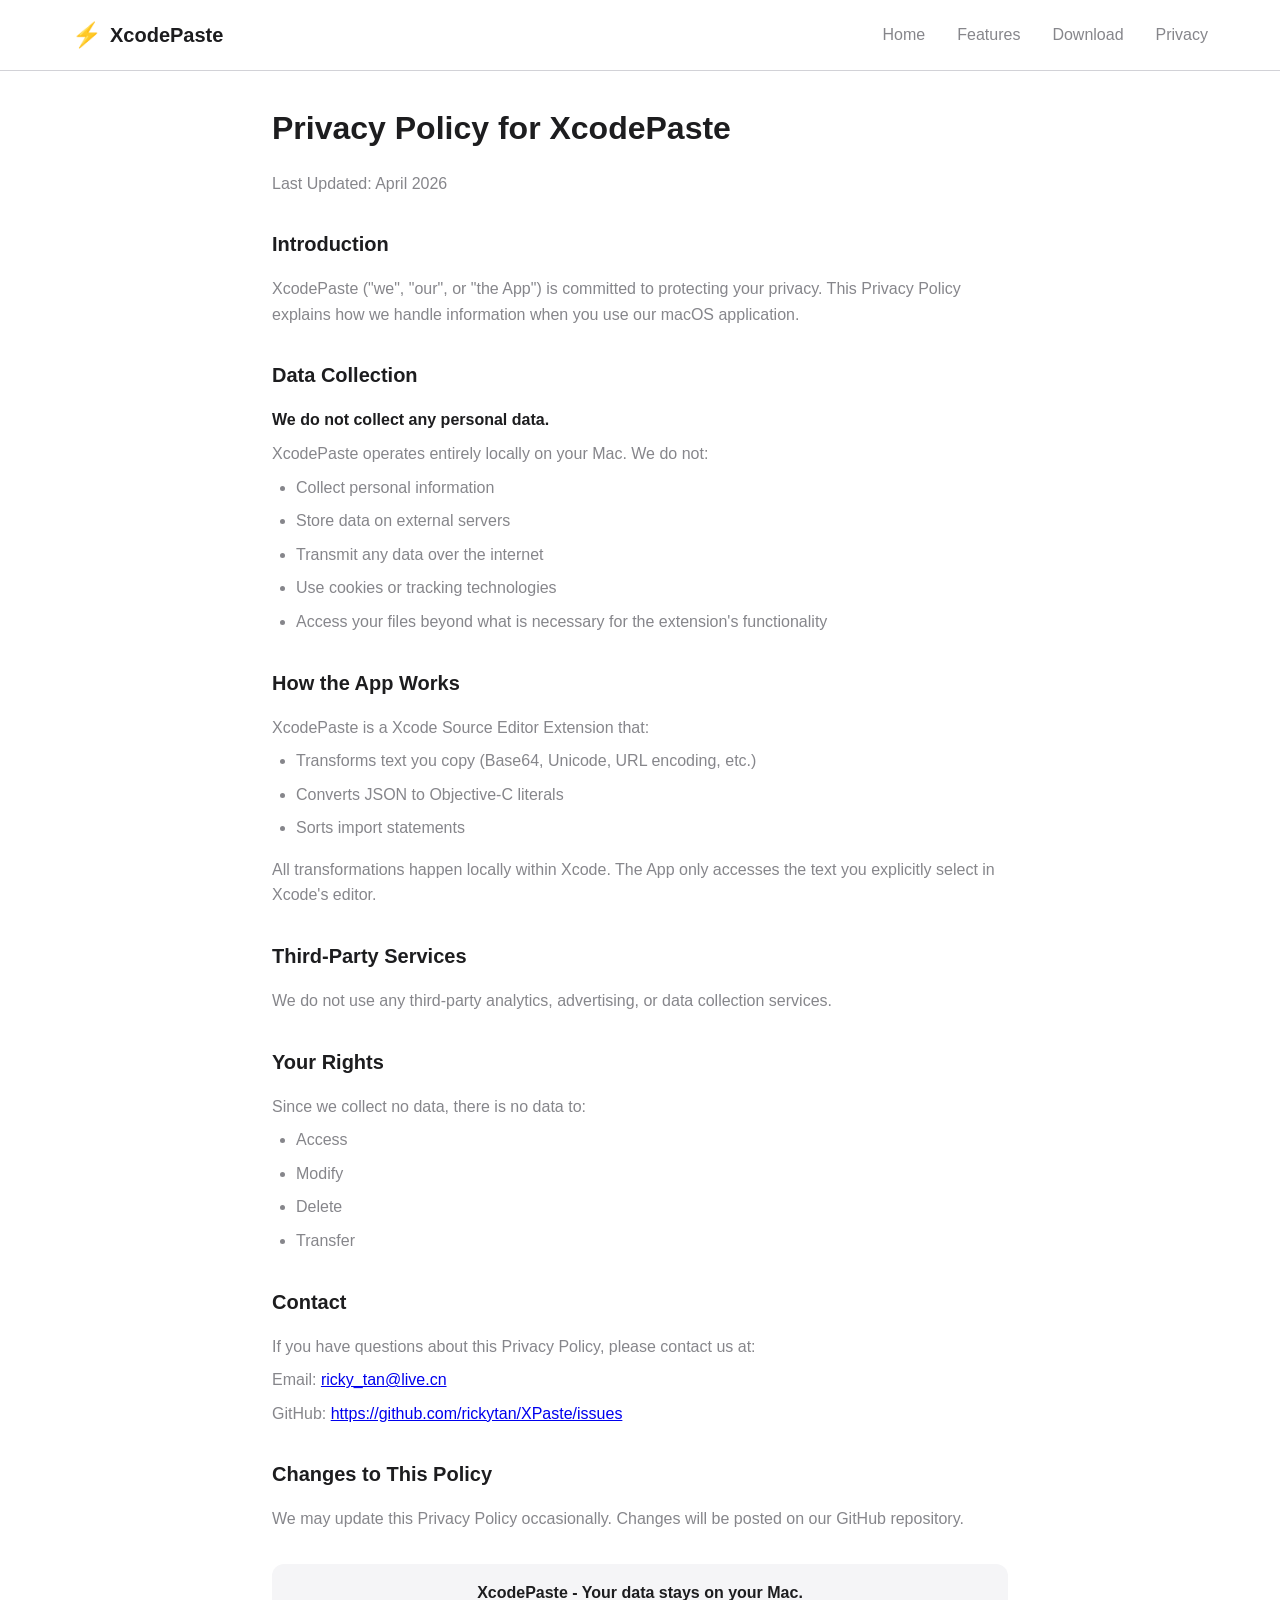
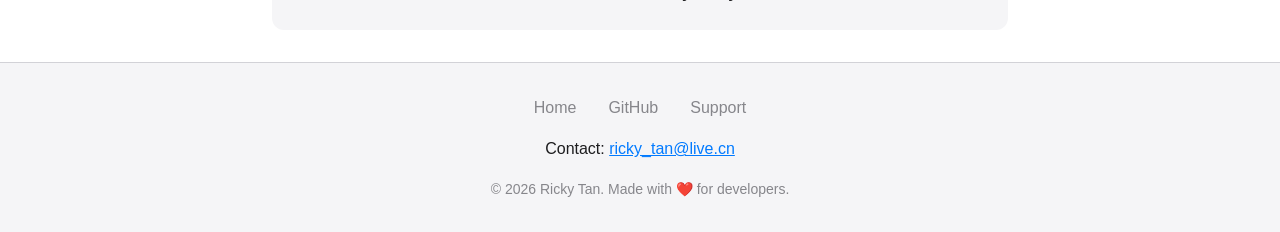
==== privacy.html @ 509094c3 "Initial website for XcodePaste - Homepage with features, usage examples, and installation guide - Pr" ====
<!DOCTYPE html>
<html lang="en">
<head>
    <meta charset="UTF-8">
    <meta name="viewport" content="width=device-width, initial-scale=1.0">
    <meta name="description" content="Privacy Policy for XcodePaste - We do not collect any personal data.">
    <title>Privacy Policy - XcodePaste</title>
    <link rel="stylesheet" href="style.css">
    <link rel="icon" href="favicon.ico" type="image/x-icon">
</head>
<body>
    <header>
        <nav>
            <div class="logo">
                <span class="logo-icon">⚡</span>
                <span class="logo-text">XcodePaste</span>
            </div>
            <ul class="nav-links">
                <li><a href="index.html">Home</a></li>
                <li><a href="index.html#features">Features</a></li>
                <li><a href="index.html#download">Download</a></li>
                <li><a href="privacy.html">Privacy</a></li>
            </ul>
        </nav>
    </header>

    <main class="privacy-page">
        <h1>Privacy Policy for XcodePaste</h1>
        <p class="last-updated">Last Updated: April 2026</p>

        <section>
            <h2>Introduction</h2>
            <p>XcodePaste ("we", "our", or "the App") is committed to protecting your privacy. This Privacy Policy explains how we handle information when you use our macOS application.</p>
        </section>

        <section>
            <h2>Data Collection</h2>
            <p class="highlight">We do not collect any personal data.</p>
            <p>XcodePaste operates entirely locally on your Mac. We do not:</p>
            <ul>
                <li>Collect personal information</li>
                <li>Store data on external servers</li>
                <li>Transmit any data over the internet</li>
                <li>Use cookies or tracking technologies</li>
                <li>Access your files beyond what is necessary for the extension's functionality</li>
            </ul>
        </section>

        <section>
            <h2>How the App Works</h2>
            <p>XcodePaste is a Xcode Source Editor Extension that:</p>
            <ul>
                <li>Transforms text you copy (Base64, Unicode, URL encoding, etc.)</li>
                <li>Converts JSON to Objective-C literals</li>
                <li>Sorts import statements</li>
            </ul>
            <p>All transformations happen locally within Xcode. The App only accesses the text you explicitly select in Xcode's editor.</p>
        </section>

        <section>
            <h2>Third-Party Services</h2>
            <p>We do not use any third-party analytics, advertising, or data collection services.</p>
        </section>

        <section>
            <h2>Your Rights</h2>
            <p>Since we collect no data, there is no data to:</p>
            <ul>
                <li>Access</li>
                <li>Modify</li>
                <li>Delete</li>
                <li>Transfer</li>
            </ul>
        </section>

        <section>
            <h2>Contact</h2>
            <p>If you have questions about this Privacy Policy, please contact us at:</p>
            <p>Email: <a href="mailto:ricky_tan@live.cn">ricky_tan@live.cn</a></p>
            <p>GitHub: <a href="https://github.com/rickytan/XPaste/issues">https://github.com/rickytan/XPaste/issues</a></p>
        </section>

        <section>
            <h2>Changes to This Policy</h2>
            <p>We may update this Privacy Policy occasionally. Changes will be posted on our GitHub repository.</p>
        </section>

        <div class="highlight-box" style="background: var(--code-bg); padding: 1rem; border-radius: 12px; margin-top: 2rem; text-align: center;">
            <p class="highlight">XcodePaste - Your data stays on your Mac.</p>
        </div>
    </main>

    <footer>
        <div class="footer-content">
            <div class="footer-links">
                <a href="index.html">Home</a>
                <a href="https://github.com/rickytan/XPaste">GitHub</a>
                <a href="https://github.com/rickytan/XPaste/issues">Support</a>
            </div>
            <div class="footer-contact">
                <p>Contact: <a href="mailto:ricky_tan@live.cn">ricky_tan@live.cn</a></p>
            </div>
            <div class="footer-copyright">
                <p>&copy; 2026 Ricky Tan. Made with ❤️ for developers.</p>
            </div>
        </div>
    </footer>
</body>
</html>
---- style.css ----
/* Base Styles */
* {
    margin: 0;
    padding: 0;
    box-sizing: border-box;
}

:root {
    --primary-color: #007AFF;
    --secondary-color: #5856D6;
    --background: #ffffff;
    --text-primary: #1d1d1f;
    --text-secondary: #86868b;
    --code-bg: #f5f5f7;
    --border-color: #d2d2d7;
    --gradient-start: #007AFF;
    --gradient-end: #5856D6;
}

body {
    font-family: -apple-system, BlinkMacSystemFont, 'Segoe UI', Roboto, Oxygen, Ubuntu, sans-serif;
    line-height: 1.6;
    color: var(--text-primary);
    background: var(--background);
}

/* Header & Navigation */
header {
    position: sticky;
    top: 0;
    background: rgba(255, 255, 255, 0.95);
    backdrop-filter: blur(10px);
    -webkit-backdrop-filter: blur(10px);
    border-bottom: 1px solid var(--border-color);
    z-index: 100;
}

nav {
    display: flex;
    justify-content: space-between;
    align-items: center;
    padding: 1rem 2rem;
    max-width: 1200px;
    margin: 0 auto;
}

.logo {
    display: flex;
    align-items: center;
    gap: 0.5rem;
}

.logo-icon {
    font-size: 1.5rem;
}

.logo-text {
    font-size: 1.25rem;
    font-weight: 600;
    color: var(--text-primary);
}

.nav-links {
    display: flex;
    list-style: none;
    gap: 2rem;
}

.nav-links a {
    text-decoration: none;
    color: var(--text-secondary);
    font-weight: 500;
    transition: color 0.2s;
}

.nav-links a:hover {
    color: var(--primary-color);
}

/* Hero Section */
.hero {
    text-align: center;
    padding: 4rem 2rem 6rem;
    max-width: 800px;
    margin: 0 auto;
}

.hero h1 {
    font-size: 3.5rem;
    font-weight: 700;
    margin-bottom: 0.5rem;
    background: linear-gradient(135deg, var(--gradient-start), var(--gradient-end));
    -webkit-background-clip: text;
    -webkit-text-fill-color: transparent;
    background-clip: text;
}

.hero .tagline {
    font-size: 1.5rem;
    color: var(--text-secondary);
    font-weight: 500;
    margin-bottom: 1rem;
}

.hero .description {
    font-size: 1.125rem;
    color: var(--text-secondary);
    margin-bottom: 2rem;
}

/* Buttons */
.btn-primary {
    display: inline-block;
    padding: 0.875rem 2rem;
    background: linear-gradient(135deg, var(--gradient-start), var(--gradient-end));
    color: white;
    text-decoration: none;
    font-weight: 600;
    border-radius: 980px;
    transition: transform 0.2s, box-shadow 0.2s;
}

.btn-primary:hover {
    transform: translateY(-2px);
    box-shadow: 0 4px 12px rgba(0, 122, 255, 0.3);
}

.btn-secondary {
    display: inline-block;
    padding: 0.875rem 2rem;
    background: var(--code-bg);
    color: var(--text-primary);
    text-decoration: none;
    font-weight: 600;
    border-radius: 980px;
    transition: background 0.2s;
}

.btn-secondary:hover {
    background: #e8e8ed;
}

/* Features Section */
.features {
    padding: 4rem 2rem;
    max-width: 1200px;
    margin: 0 auto;
}

.features h2 {
    text-align: center;
    font-size: 2.5rem;
    margin-bottom: 3rem;
}

.feature-grid {
    display: grid;
    grid-template-columns: repeat(auto-fit, minmax(300px, 1fr));
    gap: 2rem;
}

.feature-card {
    padding: 2rem;
    background: var(--code-bg);
    border-radius: 16px;
    transition: transform 0.2s;
}

.feature-card:hover {
    transform: translateY(-4px);
}

.feature-icon {
    font-size: 2.5rem;
    margin-bottom: 1rem;
}

.feature-card h3 {
    font-size: 1.25rem;
    margin-bottom: 0.5rem;
}

.feature-card p {
    color: var(--text-secondary);
    font-size: 0.9375rem;
}

/* Usage Examples Section */
.usage {
    padding: 4rem 2rem;
    background: var(--code-bg);
}

.usage h2 {
    text-align: center;
    font-size: 2.5rem;
    margin-bottom: 1rem;
}

.usage-intro {
    text-align: center;
    color: var(--text-secondary);
    margin-bottom: 3rem;
    max-width: 800px;
    margin-left: auto;
    margin-right: auto;
}

.example-grid {
    display: grid;
    grid-template-columns: repeat(auto-fit, minmax(450px, 1fr));
    gap: 2rem;
    max-width: 1200px;
    margin: 0 auto;
}

.example {
    background: white;
    border-radius: 16px;
    padding: 1.5rem;
}

.example h3 {
    font-size: 1.125rem;
    margin-bottom: 1rem;
    color: var(--primary-color);
}

.code-block {
    display: grid;
    gap: 1rem;
}

.before, .after {
    padding: 1rem;
    border-radius: 8px;
}

.before {
    background: #fff3cd;
}

.after {
    background: #d4edda;
}

.before h4, .after h4 {
    font-size: 0.75rem;
    color: var(--text-secondary);
    margin-bottom: 0.5rem;
    font-weight: 500;
}

.code-block code, .code-block pre code {
    font-family: 'SF Mono', Menlo, Monaco, 'Courier New', monospace;
    font-size: 0.875rem;
    color: var(--text-primary);
    white-space: pre-wrap;
    word-break: break-all;
}

.code-block pre {
    margin: 0;
    overflow-x: auto;
}

/* Download Section */
.download {
    padding: 4rem 2rem;
    text-align: center;
    max-width: 800px;
    margin: 0 auto;
}

.download h2 {
    font-size: 2.5rem;
    margin-bottom: 2rem;
}

.install-steps {
    display: grid;
    gap: 1rem;
    margin-bottom: 2rem;
}

.step {
    display: flex;
    align-items: center;
    gap: 1rem;
    padding: 1rem;
    background: var(--code-bg);
    border-radius: 12px;
}

.step-number {
    width: 2rem;
    height: 2rem;
    background: linear-gradient(135deg, var(--gradient-start), var(--gradient-end));
    color: white;
    border-radius: 50%;
    display: flex;
    align-items: center;
    justify-content: center;
    font-weight: 600;
}

.download-buttons {
    display: flex;
    gap: 1rem;
    justify-content: center;
    margin-bottom: 2rem;
}

.requirements, .shortcuts {
    padding: 1.5rem;
    background: var(--code-bg);
    border-radius: 12px;
    margin-top: 1rem;
}

.requirements h3, .shortcuts h3 {
    margin-bottom: 0.5rem;
}

.requirements ul {
    list-style: none;
    color: var(--text-secondary);
}

.shortcuts p {
    color: var(--text-secondary);
}

/* Footer */
footer {
    background: var(--code-bg);
    padding: 2rem;
    border-top: 1px solid var(--border-color);
}

.footer-content {
    max-width: 1200px;
    margin: 0 auto;
    display: flex;
    flex-direction: column;
    align-items: center;
    gap: 1rem;
}

.footer-links {
    display: flex;
    gap: 2rem;
}

.footer-links a {
    text-decoration: none;
    color: var(--text-secondary);
    font-weight: 500;
    transition: color 0.2s;
}

.footer-links a:hover {
    color: var(--primary-color);
}

.footer-contact a {
    color: var(--primary-color);
}

.footer-copyright {
    color: var(--text-secondary);
    font-size: 0.875rem;
}

/* Responsive */
@media (max-width: 768px) {
    nav {
        padding: 1rem;
    }

    .nav-links {
        gap: 1rem;
    }

    .hero h1 {
        font-size: 2.5rem;
    }

    .hero .tagline {
        font-size: 1.25rem;
    }

    .example-grid {
        grid-template-columns: 1fr;
    }

    .download-buttons {
        flex-direction: column;
    }
}

/* Privacy Page Specific */
.privacy-page {
    max-width: 800px;
    margin: 0 auto;
    padding: 2rem;
}

.privacy-page h1 {
    font-size: 2rem;
    margin-bottom: 1rem;
}

.privacy-page .last-updated {
    color: var(--text-secondary);
    margin-bottom: 2rem;
}

.privacy-page h2 {
    font-size: 1.25rem;
    margin-top: 2rem;
    margin-bottom: 1rem;
    color: var(--text-primary);
}

.privacy-page p, .privacy-page li {
    color: var(--text-secondary);
    margin-bottom: 0.5rem;
}

.privacy-page ul {
    list-style: disc;
    padding-left: 1.5rem;
    margin-bottom: 1rem;
}

.privacy-page .highlight {
    font-weight: 600;
    color: var(--text-primary);
}
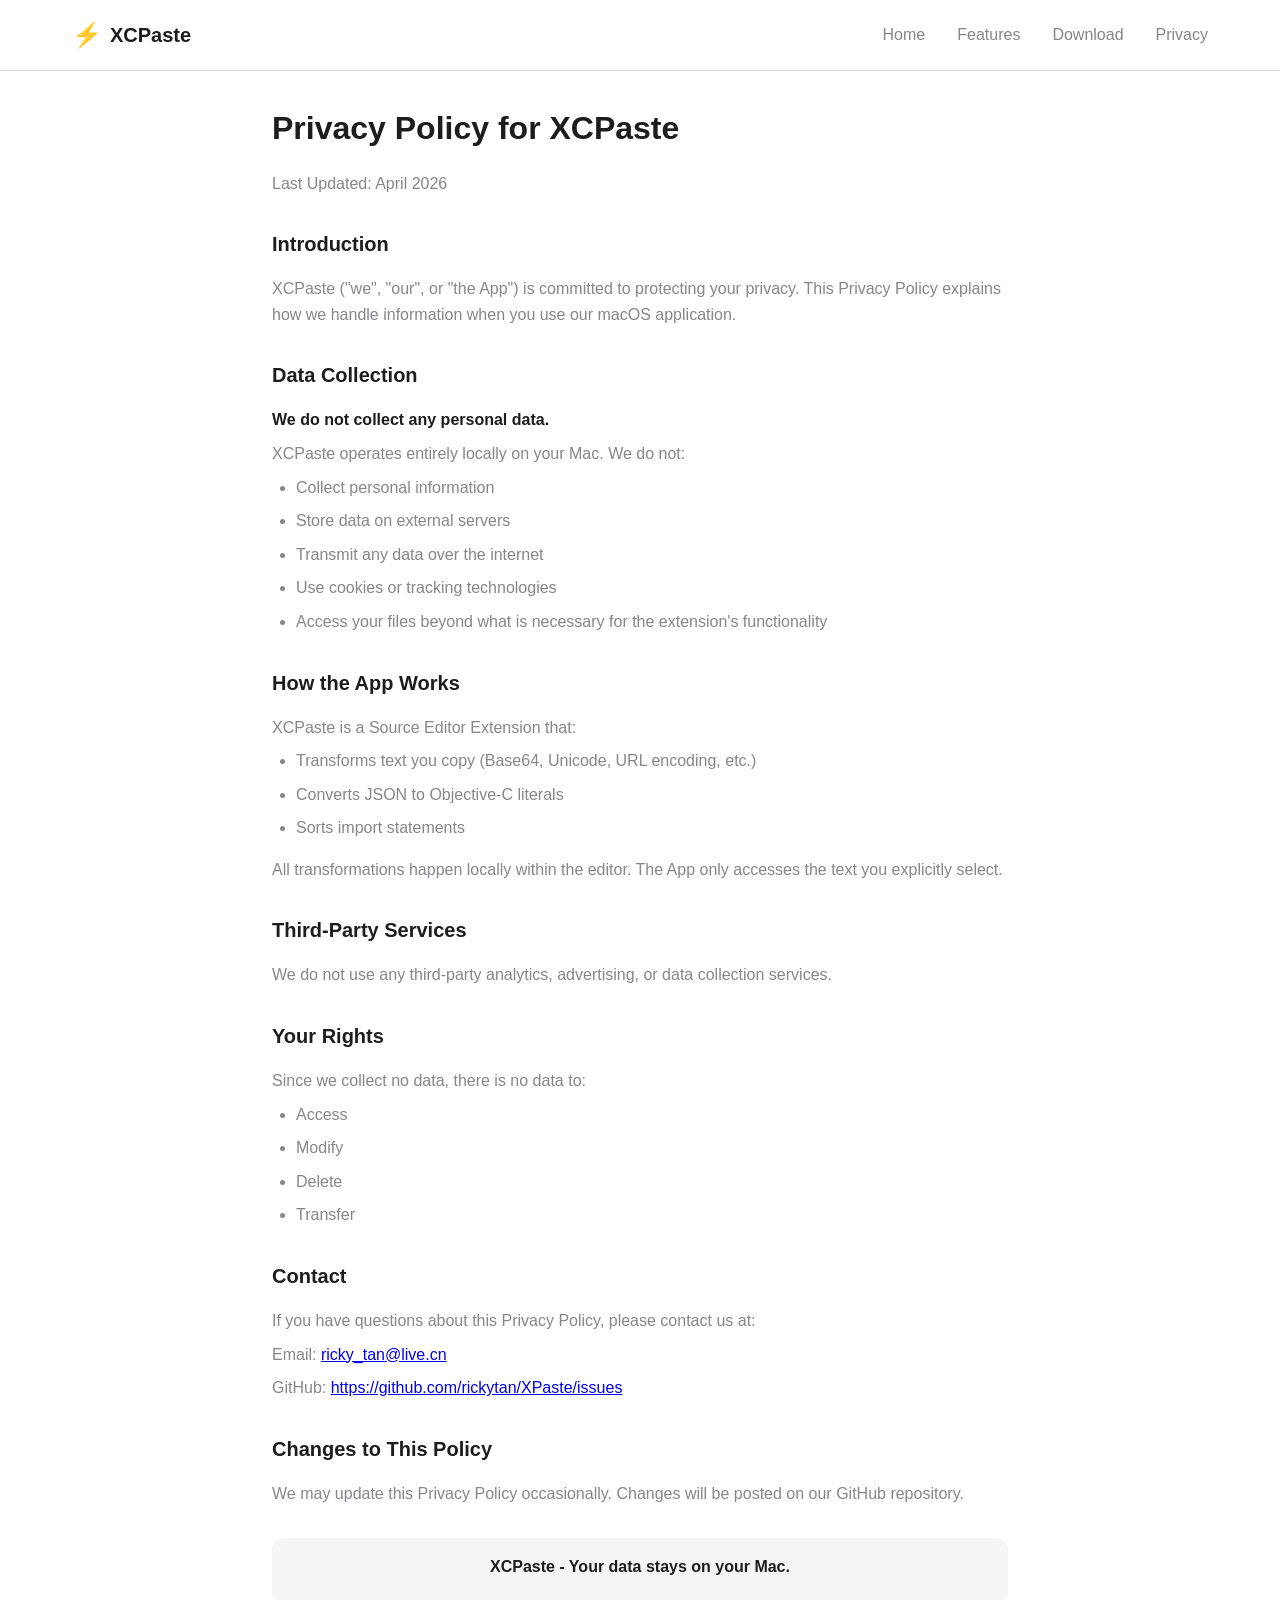
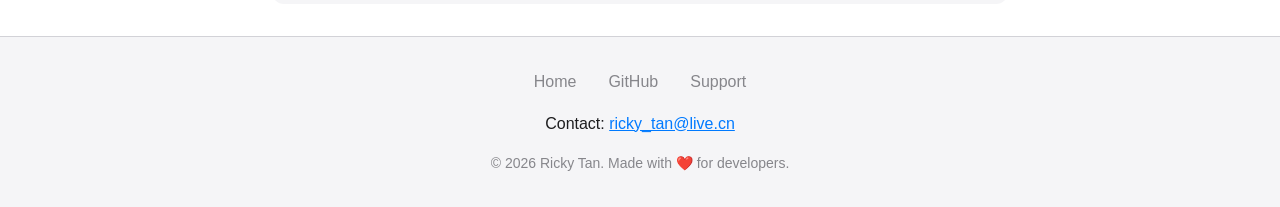
==== commit 80ffba3c: "refactor: rename from XcodePaste to XCPaste - Update all brand references to XCPaste - Update SEO me" ====
--- a/privacy.html
+++ b/privacy.html
@@ -3,8 +3,8 @@
 <head>
     <meta charset="UTF-8">
     <meta name="viewport" content="width=device-width, initial-scale=1.0">
-    <meta name="description" content="Privacy Policy for XcodePaste - We do not collect any personal data.">
-    <title>Privacy Policy - XcodePaste</title>
+    <meta name="description" content="Privacy Policy for XCPaste - We do not collect any personal data.">
+    <title>Privacy Policy - XCPaste</title>
     <link rel="stylesheet" href="style.css">
     <link rel="icon" href="favicon.ico" type="image/x-icon">
 </head>
@@ -13,7 +13,7 @@
         <nav>
             <div class="logo">
                 <span class="logo-icon">⚡</span>
-                <span class="logo-text">XcodePaste</span>
+                <span class="logo-text">XCPaste</span>
             </div>
             <ul class="nav-links">
                 <li><a href="index.html">Home</a></li>
@@ -25,18 +25,18 @@
     </header>
 
     <main class="privacy-page">
-        <h1>Privacy Policy for XcodePaste</h1>
+        <h1>Privacy Policy for XCPaste</h1>
         <p class="last-updated">Last Updated: April 2026</p>
 
         <section>
             <h2>Introduction</h2>
-            <p>XcodePaste ("we", "our", or "the App") is committed to protecting your privacy. This Privacy Policy explains how we handle information when you use our macOS application.</p>
+            <p>XCPaste ("we", "our", or "the App") is committed to protecting your privacy. This Privacy Policy explains how we handle information when you use our macOS application.</p>
         </section>
 
         <section>
             <h2>Data Collection</h2>
             <p class="highlight">We do not collect any personal data.</p>
-            <p>XcodePaste operates entirely locally on your Mac. We do not:</p>
+            <p>XCPaste operates entirely locally on your Mac. We do not:</p>
             <ul>
                 <li>Collect personal information</li>
                 <li>Store data on external servers</li>
@@ -48,13 +48,13 @@
 
         <section>
             <h2>How the App Works</h2>
-            <p>XcodePaste is a Xcode Source Editor Extension that:</p>
+            <p>XCPaste is a Source Editor Extension that:</p>
             <ul>
                 <li>Transforms text you copy (Base64, Unicode, URL encoding, etc.)</li>
                 <li>Converts JSON to Objective-C literals</li>
                 <li>Sorts import statements</li>
             </ul>
-            <p>All transformations happen locally within Xcode. The App only accesses the text you explicitly select in Xcode's editor.</p>
+            <p>All transformations happen locally within the editor. The App only accesses the text you explicitly select.</p>
         </section>
 
         <section>
@@ -86,7 +86,7 @@
         </section>
 
         <div class="highlight-box" style="background: var(--code-bg); padding: 1rem; border-radius: 12px; margin-top: 2rem; text-align: center;">
-            <p class="highlight">XcodePaste - Your data stays on your Mac.</p>
+            <p class="highlight">XCPaste - Your data stays on your Mac.</p>
         </div>
     </main>
 
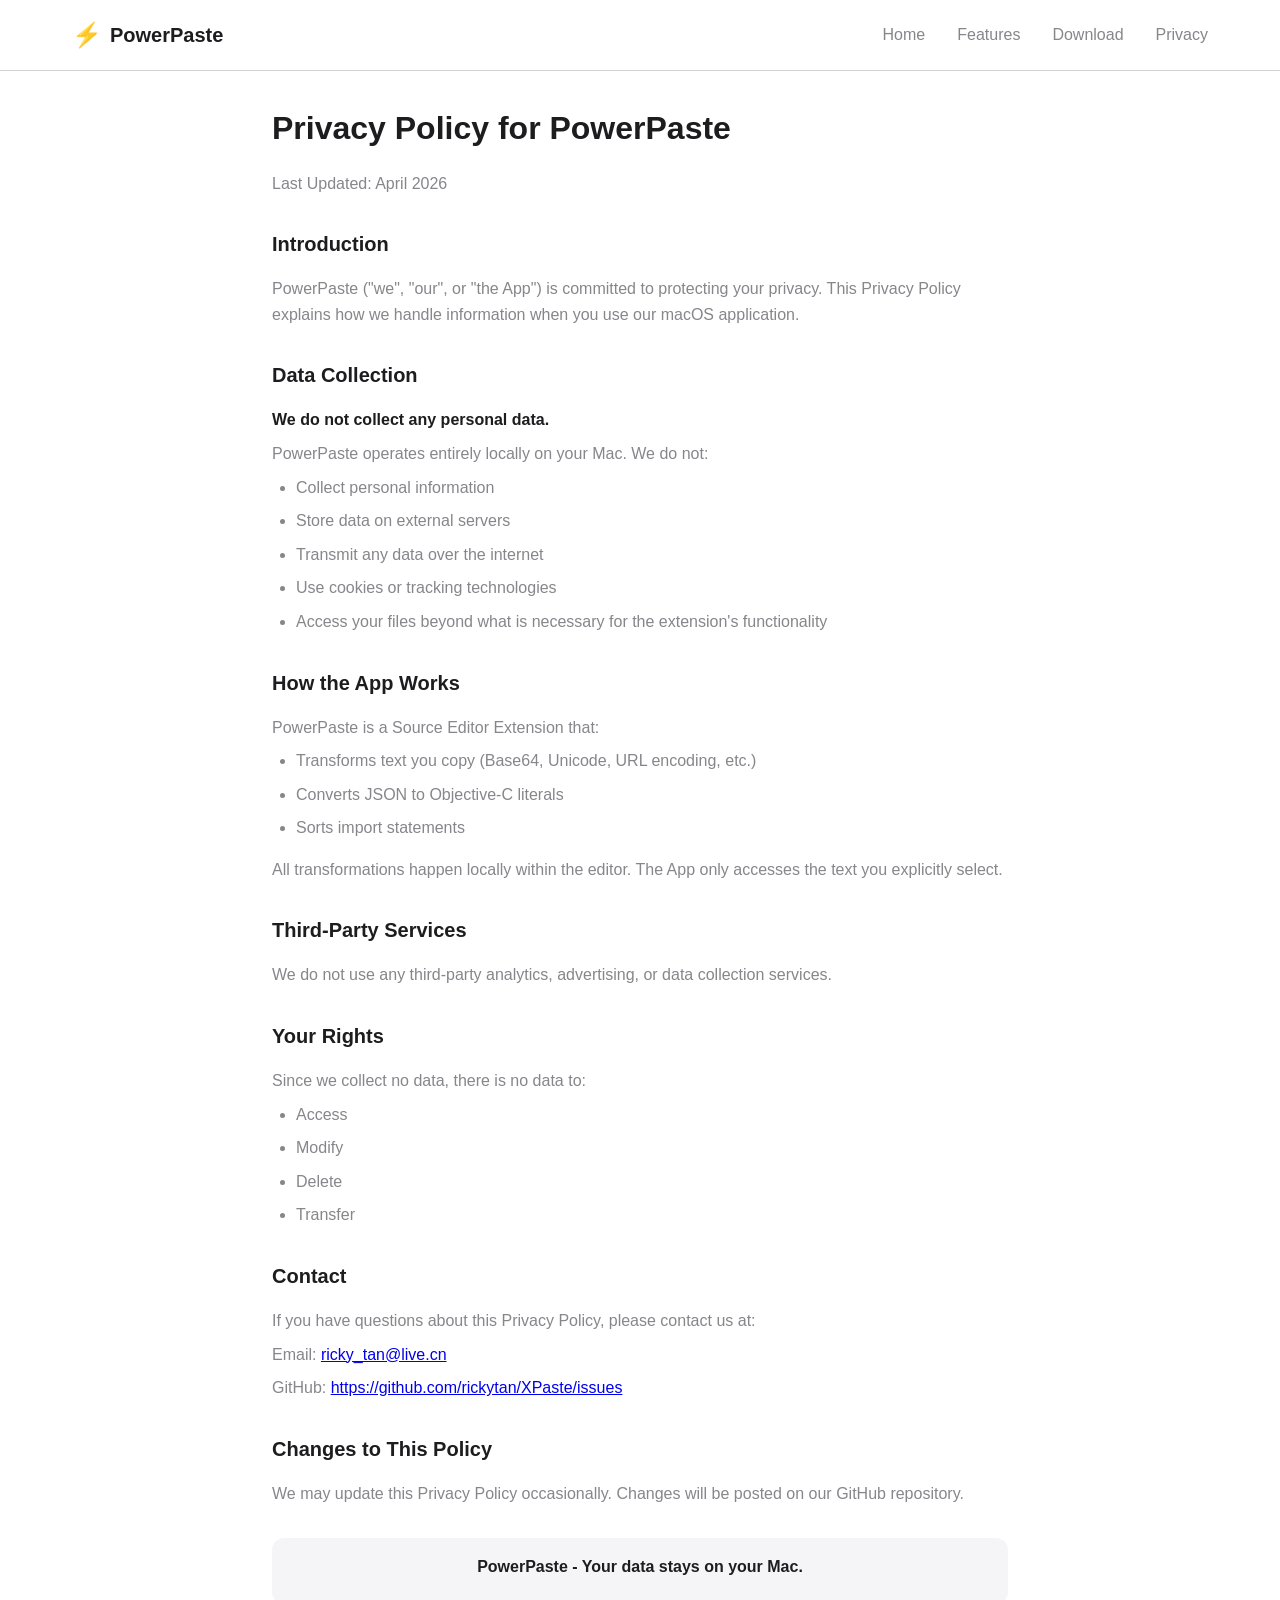
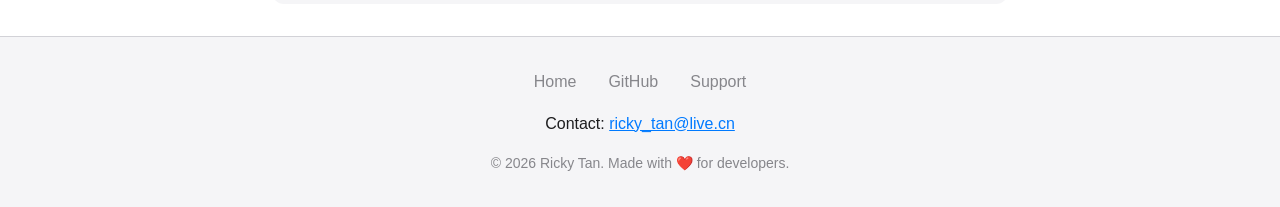
==== commit fdf336f7: "feat: rename app to PowerPaste - Update brand name from XCPaste to PowerPaste - Update website URL t" ====
--- a/privacy.html
+++ b/privacy.html
@@ -3,8 +3,8 @@
 <head>
     <meta charset="UTF-8">
     <meta name="viewport" content="width=device-width, initial-scale=1.0">
-    <meta name="description" content="Privacy Policy for XCPaste - We do not collect any personal data.">
-    <title>Privacy Policy - XCPaste</title>
+    <meta name="description" content="Privacy Policy for PowerPaste - We do not collect any personal data.">
+    <title>Privacy Policy - PowerPaste</title>
     <link rel="stylesheet" href="style.css">
     <link rel="icon" href="favicon.ico" type="image/x-icon">
 </head>
@@ -13,7 +13,7 @@
         <nav>
             <div class="logo">
                 <span class="logo-icon">⚡</span>
-                <span class="logo-text">XCPaste</span>
+                <span class="logo-text">PowerPaste</span>
             </div>
             <ul class="nav-links">
                 <li><a href="index.html">Home</a></li>
@@ -25,18 +25,18 @@
     </header>
 
     <main class="privacy-page">
-        <h1>Privacy Policy for XCPaste</h1>
+        <h1>Privacy Policy for PowerPaste</h1>
         <p class="last-updated">Last Updated: April 2026</p>
 
         <section>
             <h2>Introduction</h2>
-            <p>XCPaste ("we", "our", or "the App") is committed to protecting your privacy. This Privacy Policy explains how we handle information when you use our macOS application.</p>
+            <p>PowerPaste ("we", "our", or "the App") is committed to protecting your privacy. This Privacy Policy explains how we handle information when you use our macOS application.</p>
         </section>
 
         <section>
             <h2>Data Collection</h2>
             <p class="highlight">We do not collect any personal data.</p>
-            <p>XCPaste operates entirely locally on your Mac. We do not:</p>
+            <p>PowerPaste operates entirely locally on your Mac. We do not:</p>
             <ul>
                 <li>Collect personal information</li>
                 <li>Store data on external servers</li>
@@ -48,7 +48,7 @@
 
         <section>
             <h2>How the App Works</h2>
-            <p>XCPaste is a Source Editor Extension that:</p>
+            <p>PowerPaste is a Source Editor Extension that:</p>
             <ul>
                 <li>Transforms text you copy (Base64, Unicode, URL encoding, etc.)</li>
                 <li>Converts JSON to Objective-C literals</li>
@@ -86,7 +86,7 @@
         </section>
 
         <div class="highlight-box" style="background: var(--code-bg); padding: 1rem; border-radius: 12px; margin-top: 2rem; text-align: center;">
-            <p class="highlight">XCPaste - Your data stays on your Mac.</p>
+            <p class="highlight">PowerPaste - Your data stays on your Mac.</p>
         </div>
     </main>
 
